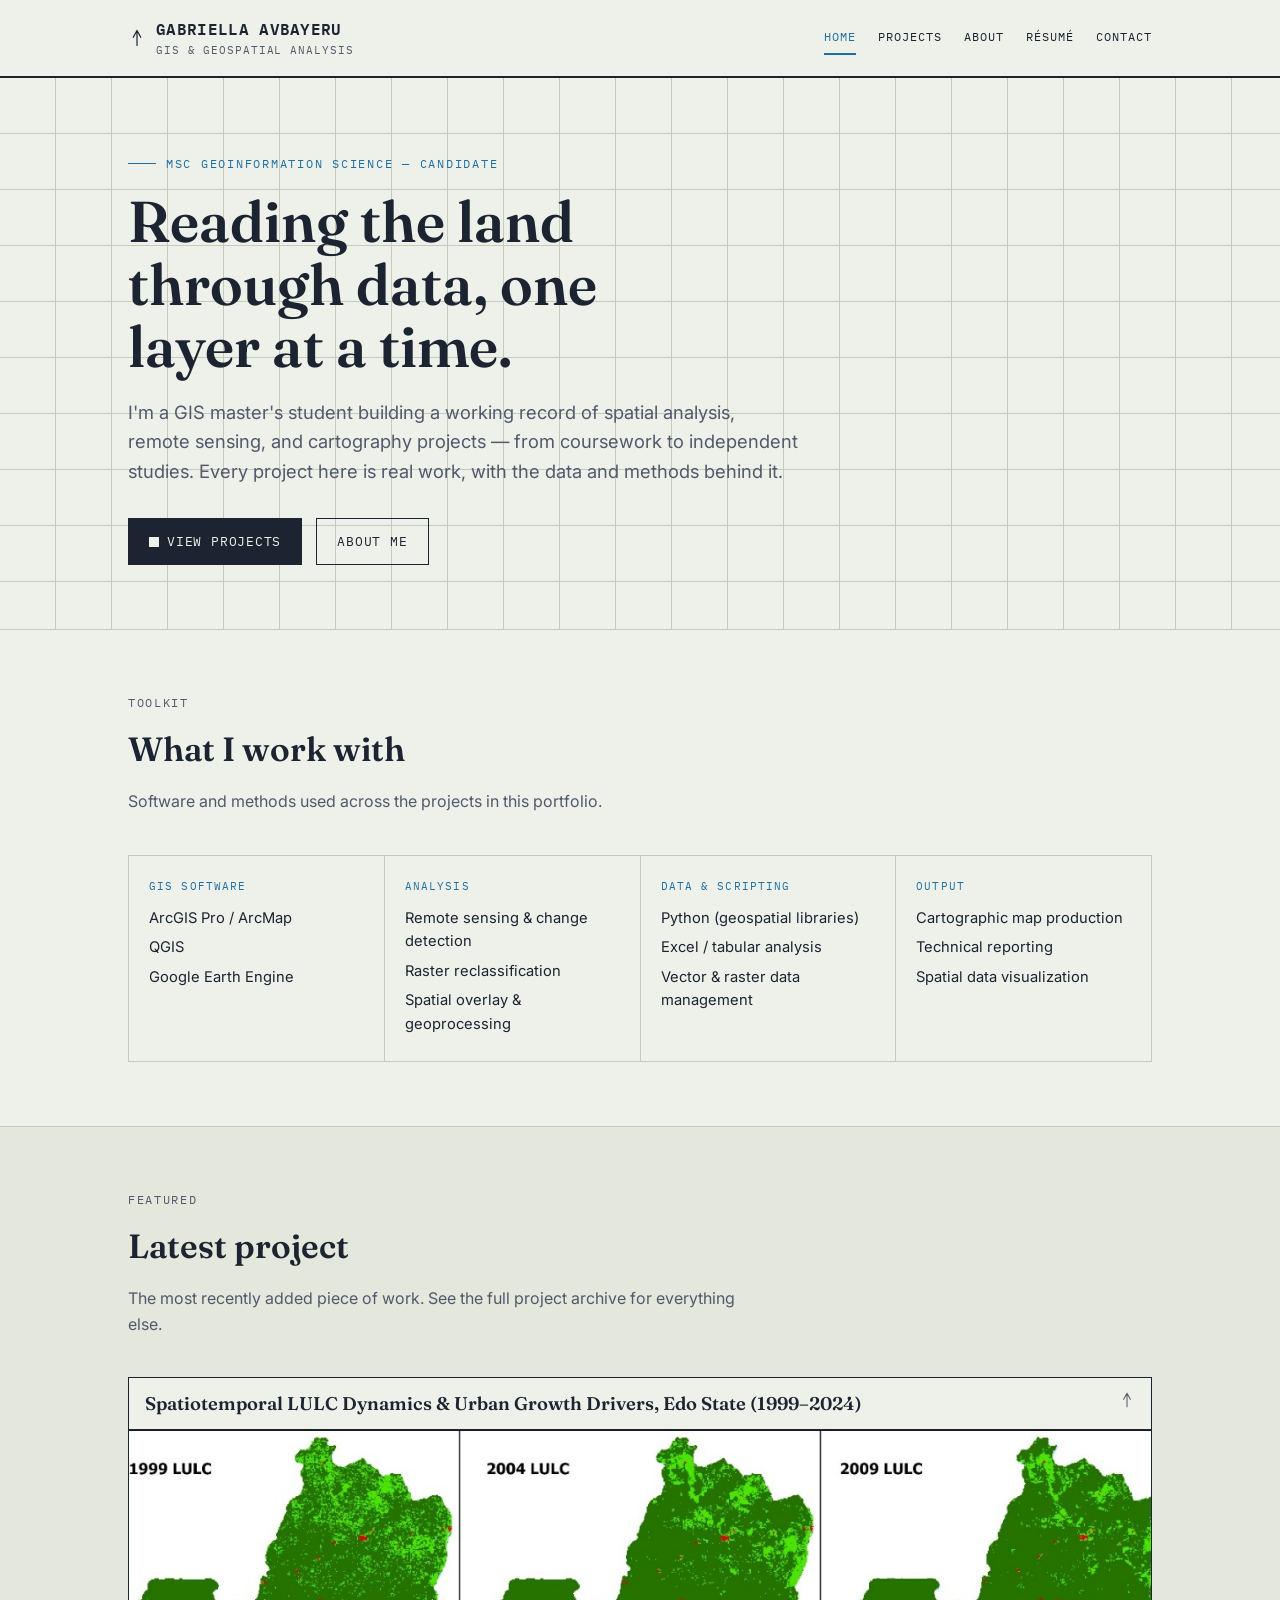
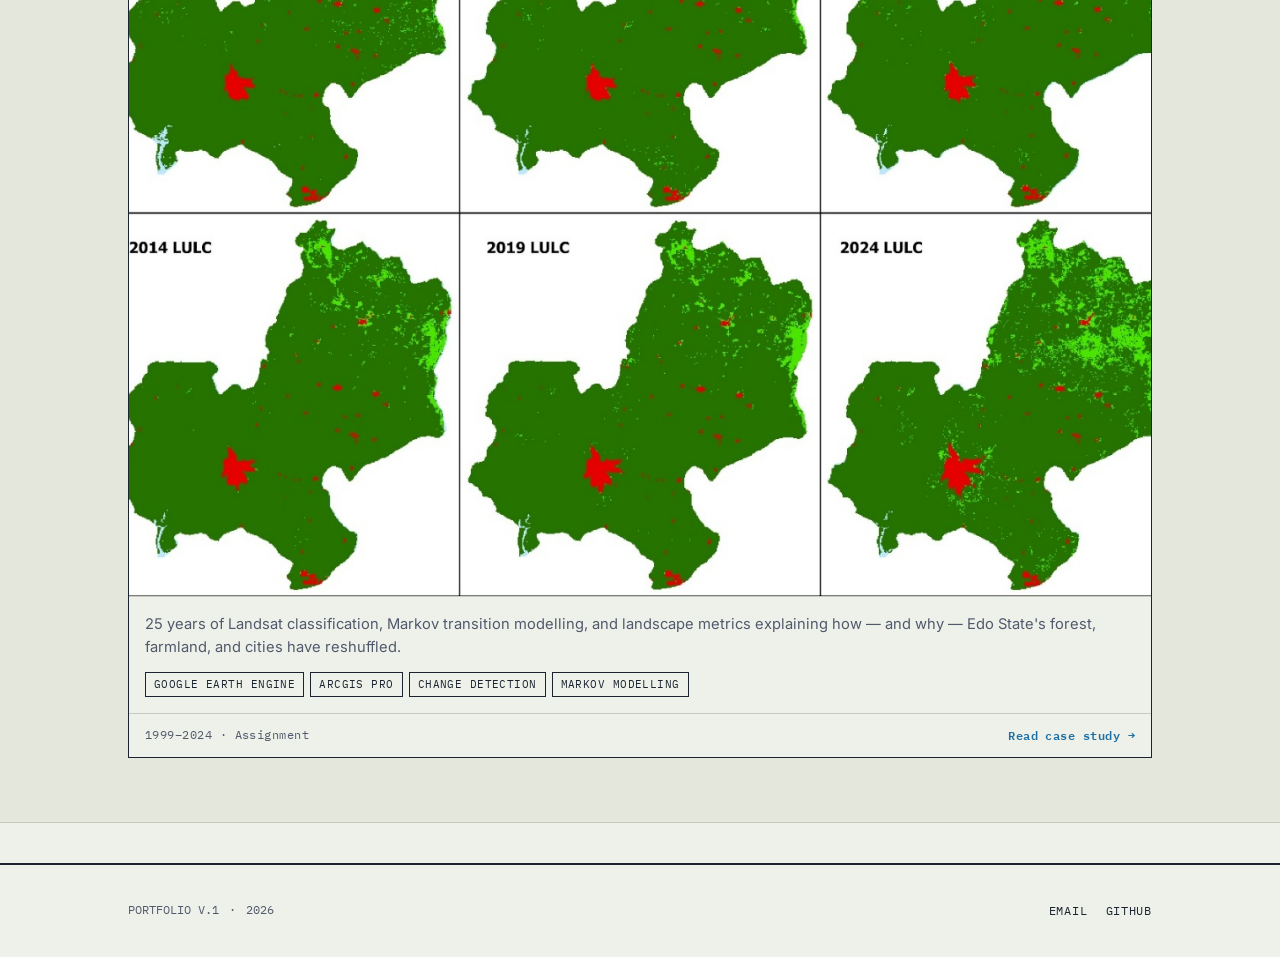
==== index.html @ cffc750f "Add files via upload" ====
<!doctype html>
<html lang="en">
<head>
<meta charset="UTF-8">
<meta name="viewport" content="width=device-width, initial-scale=1.0">
<title>Gabriella Avbayeru — GIS &amp; Geospatial Portfolio</title>
<meta name="description" content="GIS and remote sensing portfolio — spatial analysis, cartography, and geospatial projects.">
<link rel="stylesheet" href="css/style.css">
</head>
<body>

<header class="site-header">
  <div class="wrap">
    <div class="brand">
      <svg class="north" viewBox="0 0 24 24" fill="none" stroke="currentColor" stroke-width="1.6"><path d="M12 2L12 22M12 2L7 11M12 2L17 11" stroke-linecap="round" stroke-linejoin="round"/></svg>
      <div>
        GABRIELLA AVBAYERU
        <small>GIS &amp; GEOSPATIAL ANALYSIS</small>
      </div>
    </div>
    <nav class="primary">
      <a href="index.html" class="active">Home</a>
      <a href="projects.html">Projects</a>
      <a href="about.html">About</a>
      <a href="resume.html">Résumé</a>
      <a href="mailto:gabriellaavbayeru@gmail.com">Contact</a>
    </nav>
  </div>
</header>

<section class="hero graticule">
  <div class="wrap">
    <span class="eyebrow"><span class="dash"></span>MSc Geoinformation Science — Candidate</span>
    <h1>Reading the land through data, one layer at a time.</h1>
    <p class="lede">I'm a GIS master's student building a working record of spatial analysis, remote sensing, and cartography projects — from coursework to independent studies. Every project here is real work, with the data and methods behind it.</p>
    <div class="ctas">
      <a class="btn primary" href="projects.html"><span class="chip"></span>View projects</a>
      <a class="btn" href="about.html">About me</a>
    </div>
  </div>
</section>

<section>
  <div class="wrap">
    <div class="section-head">
      <span class="eyebrow">Toolkit</span>
      <h2>What I work with</h2>
      <p>Software and methods used across the projects in this portfolio.</p>
    </div>
    <div class="skills-grid">
      <div class="skill-cell">
        <span class="label">GIS Software</span>
        <ul>
          <li>ArcGIS Pro / ArcMap</li>
          <li>QGIS</li>
          <li>Google Earth Engine</li>
        </ul>
      </div>
      <div class="skill-cell">
        <span class="label">Analysis</span>
        <ul>
          <li>Remote sensing &amp; change detection</li>
          <li>Raster reclassification</li>
          <li>Spatial overlay &amp; geoprocessing</li>
        </ul>
      </div>
      <div class="skill-cell">
        <span class="label">Data &amp; Scripting</span>
        <ul>
          <li>Python (geospatial libraries)</li>
          <li>Excel / tabular analysis</li>
          <li>Vector &amp; raster data management</li>
        </ul>
      </div>
      <div class="skill-cell">
        <span class="label">Output</span>
        <ul>
          <li>Cartographic map production</li>
          <li>Technical reporting</li>
          <li>Spatial data visualization</li>
        </ul>
      </div>
    </div>
  </div>
</section>

<section class="alt">
  <div class="wrap">
    <div class="section-head">
      <span class="eyebrow">Featured</span>
      <h2>Latest project</h2>
      <p>The most recently added piece of work. See the full project archive for everything else.</p>
    </div>
    <div class="plates">
      <div class="plate">
        <div class="plate-titleblock">
          <h3>Spatiotemporal LULC Dynamics &amp; Urban Growth Drivers, Edo State (1999–2024)</h3>
          <svg class="north" viewBox="0 0 24 24" fill="none" stroke="currentColor" stroke-width="1.6"><path d="M12 2L12 22M12 2L7 11M12 2L17 11" stroke-linecap="round" stroke-linejoin="round"/></svg>
        </div>
        <div class="plate-thumb"><img src="images/edo-lulc-evolution.jpg" alt="Six-panel map showing Edo State land use and land cover classification evolving from 1999 to 2024"></div>
        <div class="plate-body">
          <p>25 years of Landsat classification, Markov transition modelling, and landscape metrics explaining how — and why — Edo State's forest, farmland, and cities have reshuffled.</p>
          <div class="plate-tags">
            <span class="tag">Google Earth Engine</span>
            <span class="tag">ArcGIS Pro</span>
            <span class="tag">Change Detection</span>
            <span class="tag">Markov Modelling</span>
          </div>
        </div>
        <div class="plate-footer">
          <span>1999–2024 · Assignment</span>
          <a href="projects/edo-lulc.html">Read case study →</a>
        </div>
      </div>
    </div>
  </div>
</section>

<footer class="site-footer">
  <div class="wrap">
    <div class="scale">
      <span>PORTFOLIO V.1</span>
      <span>·</span>
      <span id="year"></span>
    </div>
    <div class="links">
      <a href="mailto:gabriellaavbayeru@gmail.com">Email</a>
      <a href="https://github.com/MyGabbbie">GitHub</a>
    </div>
  </div>
</footer>

<script>document.getElementById('year').textContent = new Date().getFullYear();</script>
</body>
</html>
---- css/style.css ----
/* ============================================================
   GIS PORTFOLIO — "SURVEY SHEET" DESIGN SYSTEM
   Visual language borrowed directly from the cartographic plates
   themselves: neatline borders, title blocks, north arrows,
   scale bars, legend chips, plate numbering.
   ============================================================ */

@import url('https://fonts.googleapis.com/css2?family=Fraunces:opsz,wght@9..144,400;9..144,500;9..144,600;9..144,700&family=Inter:wght@400;500;600&family=IBM+Plex+Mono:wght@400;500;600&display=swap');

:root{
  /* -- color: pulled from the map legends themselves -- */
  --paper:       #EEF1EA;
  --paper-deep:  #E3E7DC;
  --ink:         #1B2430;
  --ink-soft:    #51596B;
  --line:        #C5CBBC;
  --line-strong: #1B2430;
  --water:       #1E6FA3;
  --water-soft:  #DCE8EE;
  --veg:         #3F7D32;
  --veg-soft:    #E2EBDC;
  --alert:       #B8412B;
  --alert-soft:  #F3E1DA;

  --display: 'Fraunces', serif;
  --body: 'Inter', system-ui, sans-serif;
  --mono: 'IBM Plex Mono', monospace;

  --max: 1080px;
}

*{ box-sizing: border-box; }

html{ scroll-behavior: smooth; }

body{
  margin:0;
  background: var(--paper);
  color: var(--ink);
  font-family: var(--body);
  font-size: 16px;
  line-height: 1.6;
  -webkit-font-smoothing: antialiased;
}

a{ color: var(--water); text-decoration: none; }
a:hover{ text-decoration: underline; }
a:focus-visible, button:focus-visible{
  outline: 2px solid var(--water);
  outline-offset: 2px;
}

img{ max-width: 100%; display:block; }

.wrap{ max-width: var(--max); margin: 0 auto; padding: 0 28px; }

/* ---------------------------------------------------------
   Background graticule — faint lat/long grid, like a map sheet
--------------------------------------------------------- */
.graticule{
  background-image:
    linear-gradient(var(--line) 1px, transparent 1px),
    linear-gradient(90deg, var(--line) 1px, transparent 1px);
  background-size: 56px 56px;
  background-position: -1px -1px;
  opacity: 1;
}

/* ---------------------------------------------------------
   Header / title block
--------------------------------------------------------- */
.site-header{
  border-bottom: 2px solid var(--line-strong);
  background: var(--paper);
  position: sticky; top:0; z-index: 50;
}
.site-header .wrap{
  display:flex; align-items:center; justify-content:space-between;
  padding-top: 16px; padding-bottom: 16px;
  gap: 24px;
}
.brand{
  display:flex; align-items:center; gap:10px;
  font-family: var(--mono);
  font-weight: 600;
  letter-spacing: 0.02em;
  color: var(--ink);
}
.brand .north{ width:18px; height:18px; flex-shrink:0; }
.brand small{
  display:block;
  font-family: var(--mono);
  font-weight: 400;
  font-size: 0.7rem;
  color: var(--ink-soft);
  letter-spacing: 0.08em;
}
nav.primary{ display:flex; gap: 22px; flex-wrap: wrap; }
nav.primary a{
  font-family: var(--mono);
  font-size: 0.78rem;
  text-transform: uppercase;
  letter-spacing: 0.08em;
  color: var(--ink);
  padding: 6px 0;
  border-bottom: 2px solid transparent;
}
nav.primary a:hover, nav.primary a.active{
  border-bottom-color: var(--water);
  text-decoration:none;
  color: var(--water);
}

/* ---------------------------------------------------------
   Hero
--------------------------------------------------------- */
.hero{
  padding: 76px 0 64px;
  border-bottom: 1px solid var(--line);
}
.hero .eyebrow{
  font-family: var(--mono);
  font-size: 0.78rem;
  letter-spacing: 0.14em;
  text-transform: uppercase;
  color: var(--water);
  display:flex; align-items:center; gap:10px;
  margin-bottom: 18px;
}
.hero .eyebrow .dash{ width:28px; height:1px; background:var(--water); display:inline-block; }
.hero h1{
  font-family: var(--display);
  font-weight: 600;
  font-size: clamp(2.4rem, 5vw, 3.6rem);
  line-height: 1.08;
  margin: 0 0 20px;
  max-width: 16ch;
}
.hero p.lede{
  font-size: 1.15rem;
  color: var(--ink-soft);
  max-width: 56ch;
  margin: 0 0 32px;
}
.hero .ctas{ display:flex; gap:14px; flex-wrap:wrap; }

.btn{
  display:inline-flex; align-items:center; gap:8px;
  font-family: var(--mono);
  font-size: 0.82rem;
  text-transform: uppercase;
  letter-spacing: 0.06em;
  padding: 12px 20px;
  border: 1.5px solid var(--ink);
  color: var(--ink);
  background: transparent;
  cursor:pointer;
}
.btn:hover{ background: var(--ink); color: var(--paper); text-decoration:none; }
.btn.primary{ background: var(--ink); color: var(--paper); }
.btn.primary:hover{ background: var(--water); border-color: var(--water); color: #fff; }
.btn .chip{ width:10px; height:10px; background: currentColor; display:inline-block; }

/* ---------------------------------------------------------
   Section scaffolding
--------------------------------------------------------- */
section{ padding: 64px 0; }
section.alt{ background: var(--paper-deep); border-top:1px solid var(--line); border-bottom:1px solid var(--line); }

.section-head{ margin-bottom: 40px; max-width: 64ch; }
.section-head .eyebrow{
  font-family: var(--mono);
  font-size: 0.74rem;
  letter-spacing: 0.14em;
  text-transform: uppercase;
  color: var(--ink-soft);
  margin-bottom: 10px;
  display:block;
}
.section-head h2{
  font-family: var(--display);
  font-weight: 600;
  font-size: clamp(1.6rem, 3vw, 2.1rem);
  margin: 0 0 12px;
}
.section-head p{ color: var(--ink-soft); margin:0; }

/* ---------------------------------------------------------
   Skills strip
--------------------------------------------------------- */
.skills-grid{
  display:grid;
  grid-template-columns: repeat(auto-fit, minmax(200px, 1fr));
  gap: 1px;
  background: var(--line);
  border: 1px solid var(--line);
}
.skill-cell{
  background: var(--paper);
  padding: 22px 20px;
}
.skill-cell .label{
  font-family: var(--mono);
  font-size: 0.7rem;
  letter-spacing: 0.1em;
  text-transform: uppercase;
  color: var(--water);
  margin-bottom: 8px;
  display:block;
}
.skill-cell ul{ margin:0; padding:0; list-style:none; }
.skill-cell li{
  font-size: 0.92rem;
  padding: 3px 0;
  color: var(--ink);
}

/* ---------------------------------------------------------
   Plate card (project card) — styled like the maps themselves
--------------------------------------------------------- */
.plates{
  display:grid;
  grid-template-columns: repeat(auto-fit, minmax(280px, 1fr));
  gap: 28px;
}
.plate{
  border: 1.5px solid var(--line-strong);
  background: var(--paper);
  display:flex; flex-direction:column;
  transition: transform .15s ease, box-shadow .15s ease;
}
.plate:hover{ transform: translateY(-3px); box-shadow: 6px 6px 0 var(--line); }
.plate-titleblock{
  display:flex; align-items:flex-start; justify-content:space-between;
  padding: 14px 16px;
  border-bottom: 1px solid var(--line-strong);
}
.plate-titleblock h3{
  font-family: var(--display);
  font-size: 1.15rem;
  font-weight: 600;
  margin:0;
  line-height:1.25;
}
.plate-titleblock .north{ width:16px; height:16px; flex-shrink:0; margin-left:10px; opacity:0.7; }
.plate-thumb{
  aspect-ratio: 4/3;
  overflow:hidden;
  border-bottom: 1px solid var(--line);
  background: #fff;
}
.plate-thumb img{ width:100%; height:100%; object-fit: cover; }
.plate-body{ padding: 16px; flex:1; display:flex; flex-direction:column; gap:12px; }
.plate-body p{ margin:0; color: var(--ink-soft); font-size: 0.92rem; }
.plate-tags{ display:flex; gap:6px; flex-wrap:wrap; }
.tag{
  font-family: var(--mono);
  font-size: 0.68rem;
  letter-spacing: 0.04em;
  text-transform: uppercase;
  padding: 3px 8px;
  border: 1px solid var(--line-strong);
  color: var(--ink);
}
.plate-footer{
  display:flex; align-items:center; justify-content:space-between;
  padding: 12px 16px;
  border-top: 1px solid var(--line);
  font-family: var(--mono);
  font-size: 0.72rem;
  color: var(--ink-soft);
  letter-spacing: 0.04em;
}
.plate-footer a{ font-weight:600; }

/* ---------------------------------------------------------
   Stat block
--------------------------------------------------------- */
.stat-row{
  display:grid;
  grid-template-columns: repeat(auto-fit, minmax(180px,1fr));
  gap: 24px;
  margin: 28px 0;
}
.stat{
  border-left: 3px solid var(--water);
  padding-left: 16px;
}
.stat .num{
  font-family: var(--display);
  font-size: 2.1rem;
  font-weight: 600;
  line-height:1;
  color: var(--ink);
}
.stat .num.alert{ color: var(--alert); }
.stat .lbl{
  font-family: var(--mono);
  font-size: 0.72rem;
  text-transform: uppercase;
  letter-spacing: 0.06em;
  color: var(--ink-soft);
  margin-top: 6px;
  display:block;
}

/* ---------------------------------------------------------
   Footer
--------------------------------------------------------- */
footer.site-footer{
  border-top: 2px solid var(--line-strong);
  padding: 36px 0;
  margin-top: 40px;
}
footer.site-footer .wrap{
  display:flex; justify-content:space-between; align-items:center; flex-wrap:wrap; gap:16px;
}
footer.site-footer .scale{
  font-family: var(--mono);
  font-size: 0.72rem;
  color: var(--ink-soft);
  display:flex; align-items:center; gap:10px;
}
footer.site-footer .links{ display:flex; gap:18px; }
footer.site-footer a{
  font-family: var(--mono);
  font-size: 0.78rem;
  text-transform: uppercase;
  letter-spacing: 0.06em;
  color: var(--ink);
}

/* ---------------------------------------------------------
   Project detail page
--------------------------------------------------------- */
.project-hero{
  border-bottom: 1px solid var(--line);
  padding: 48px 0 40px;
}
.project-hero .meta-row{
  display:flex; flex-wrap:wrap; gap: 10px 28px;
  margin-top: 24px;
  font-family: var(--mono);
  font-size: 0.78rem;
  color: var(--ink-soft);
}
.project-hero .meta-row strong{ color: var(--ink); display:block; font-size:0.7rem; text-transform:uppercase; letter-spacing:0.08em; margin-bottom:3px; font-weight:600;}

.figure{
  border: 1.5px solid var(--line-strong);
  background:#fff;
  margin: 0 0 12px;
}
.figure img{ width:100%; }
.figure-cap{
  font-family: var(--mono);
  font-size: 0.78rem;
  color: var(--ink-soft);
  padding: 10px 4px 32px;
  border-bottom: 1px solid var(--line);
  margin-bottom: 32px;
}
.figure-cap .plate-no{ color: var(--ink); font-weight:600; margin-right:8px;}

.prose h2{
  font-family: var(--display);
  font-weight:600;
  font-size: 1.5rem;
  margin: 44px 0 16px;
}
.prose h2:first-child{ margin-top:0; }
.prose p{ margin: 0 0 16px; max-width: 72ch; }
.prose ul{ margin: 0 0 16px; padding-left: 22px; max-width: 72ch; }
.prose li{ margin-bottom: 6px; }

.callout{
  border-left: 3px solid var(--veg);
  background: var(--veg-soft);
  padding: 16px 20px;
  margin: 24px 0;
  font-size: 0.95rem;
}
.callout.alert{ border-left-color: var(--alert); background: var(--alert-soft); }

.two-col{
  display:grid; grid-template-columns: 1fr 1fr; gap: 24px;
}
.hero-with-photo{
  display:grid;
  grid-template-columns: 1.4fr 1fr;
  gap: 48px;
  align-items: start;
}
.hero-photo{ max-width: 280px; }
.hero-photo .figure img{ aspect-ratio: 1/1; object-fit: cover; }
@media (max-width: 720px){
  .hero-with-photo{ grid-template-columns: 1fr; }
  .hero-photo{ max-width: 200px; order: -1; }
}
@media (max-width: 720px){
  .two-col{ grid-template-columns: 1fr; }
  .hero .ctas{ flex-direction:column; align-items:flex-start; }
  nav.primary{ gap: 14px; }
}

.back-link{
  display:inline-flex; align-items:center; gap:8px;
  font-family: var(--mono);
  font-size: 0.78rem;
  text-transform: uppercase;
  letter-spacing: 0.06em;
  margin-bottom: 28px;
}

/* sparkline chart */
.trend-chart{ border: 1.5px solid var(--line-strong); background:#fff; padding: 20px; margin: 24px 0; }
.trend-chart .chart-label{ font-family: var(--mono); font-size:0.72rem; color: var(--ink-soft); text-transform:uppercase; letter-spacing:0.06em; margin-bottom:10px; display:block;}

/* data table */
.data-table-wrap{ overflow-x:auto; margin: 24px 0; border: 1.5px solid var(--line-strong); }
table.data-table{ width:100%; border-collapse: collapse; font-size: 0.88rem; background:#fff; }
table.data-table caption{
  text-align:left; font-family: var(--mono); font-size:0.72rem; text-transform:uppercase;
  letter-spacing:0.06em; color: var(--ink-soft); padding: 12px 14px; border-bottom: 1px solid var(--line);
}
table.data-table th, table.data-table td{
  padding: 9px 14px; text-align:right; border-bottom: 1px solid var(--line); white-space: nowrap;
}
table.data-table th:first-child, table.data-table td:first-child{ text-align:left; white-space: normal; }
table.data-table thead th{
  font-family: var(--mono); font-size: 0.72rem; text-transform:uppercase; letter-spacing:0.04em;
  color: var(--ink-soft); border-bottom: 1.5px solid var(--line-strong);
}
table.data-table tbody tr:last-child td{ border-bottom:none; }
table.data-table td.pos{ color: var(--veg); font-weight:600; }
table.data-table td.neg{ color: var(--alert); font-weight:600; }
table.data-table tfoot td{ font-weight:600; border-top: 1.5px solid var(--line-strong); border-bottom:none; }

@media (prefers-reduced-motion: reduce){
  *{ scroll-behavior:auto !important; transition:none !important; }
}
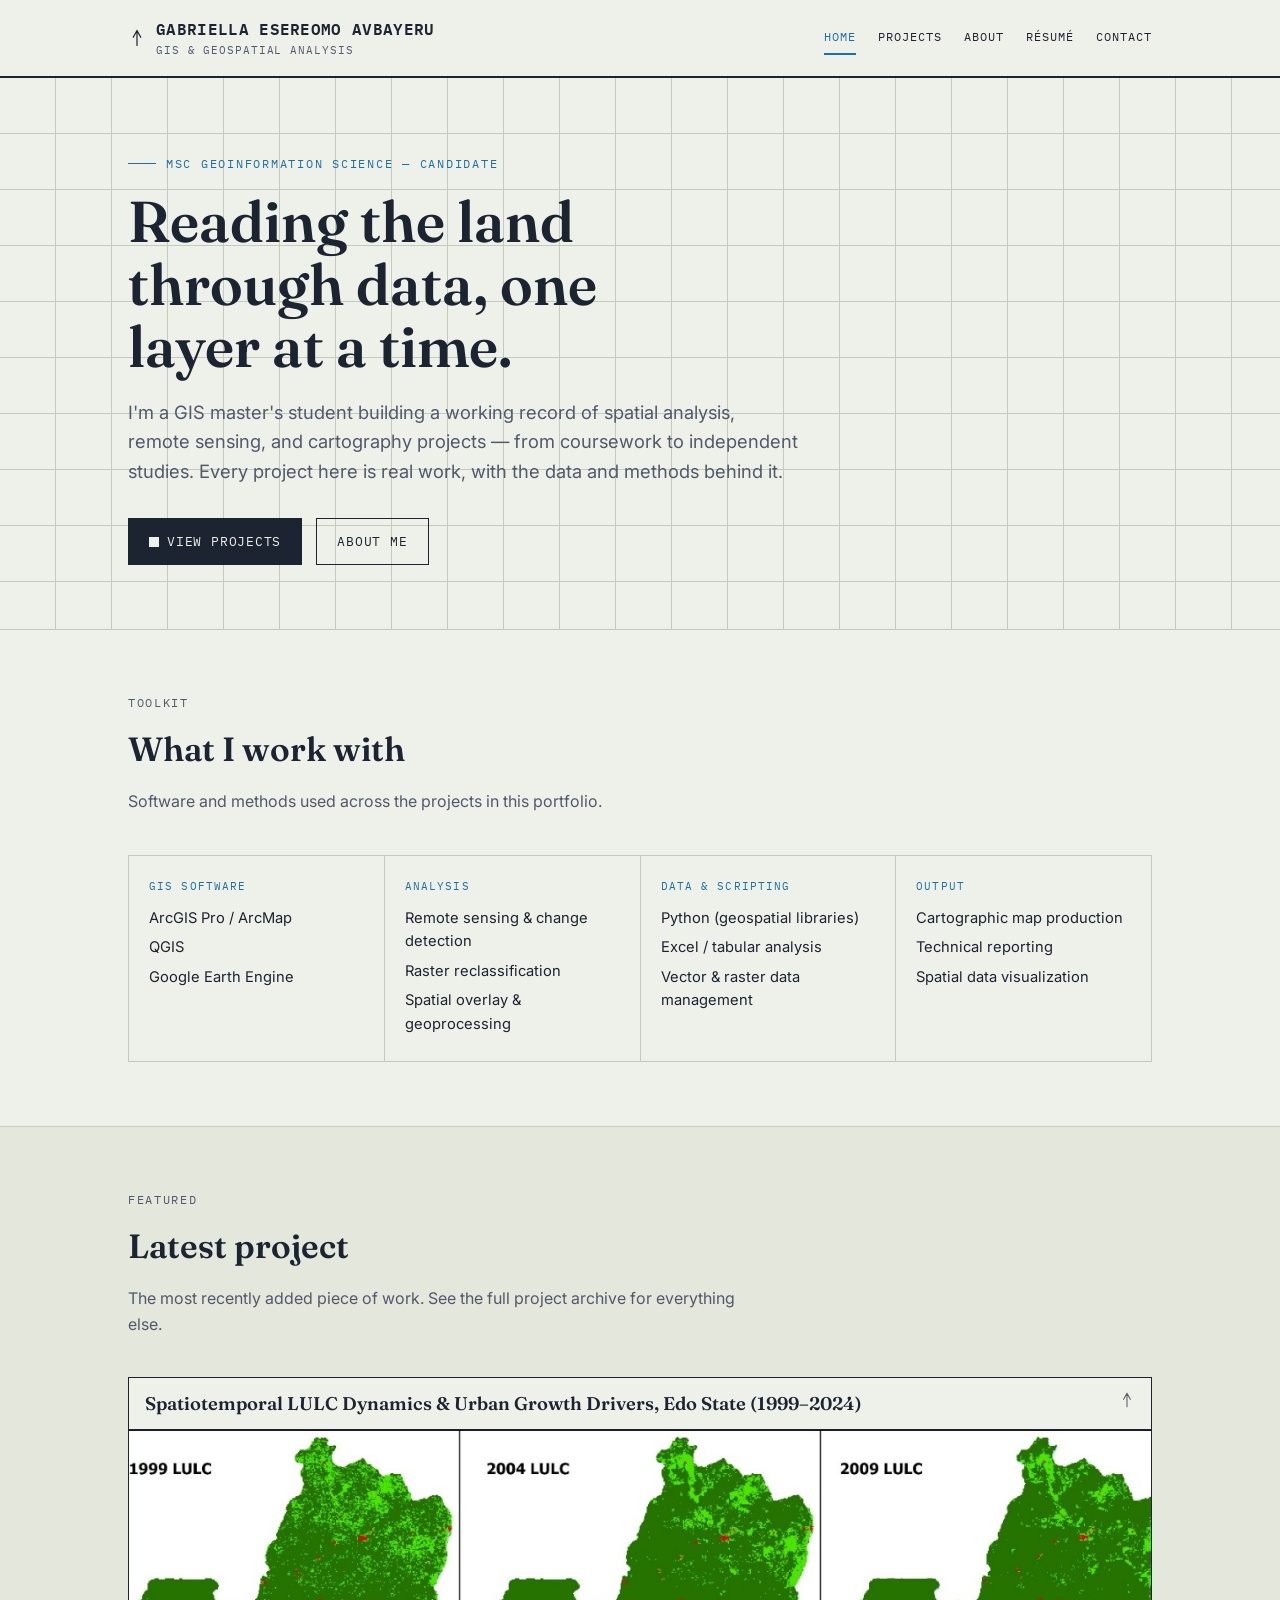
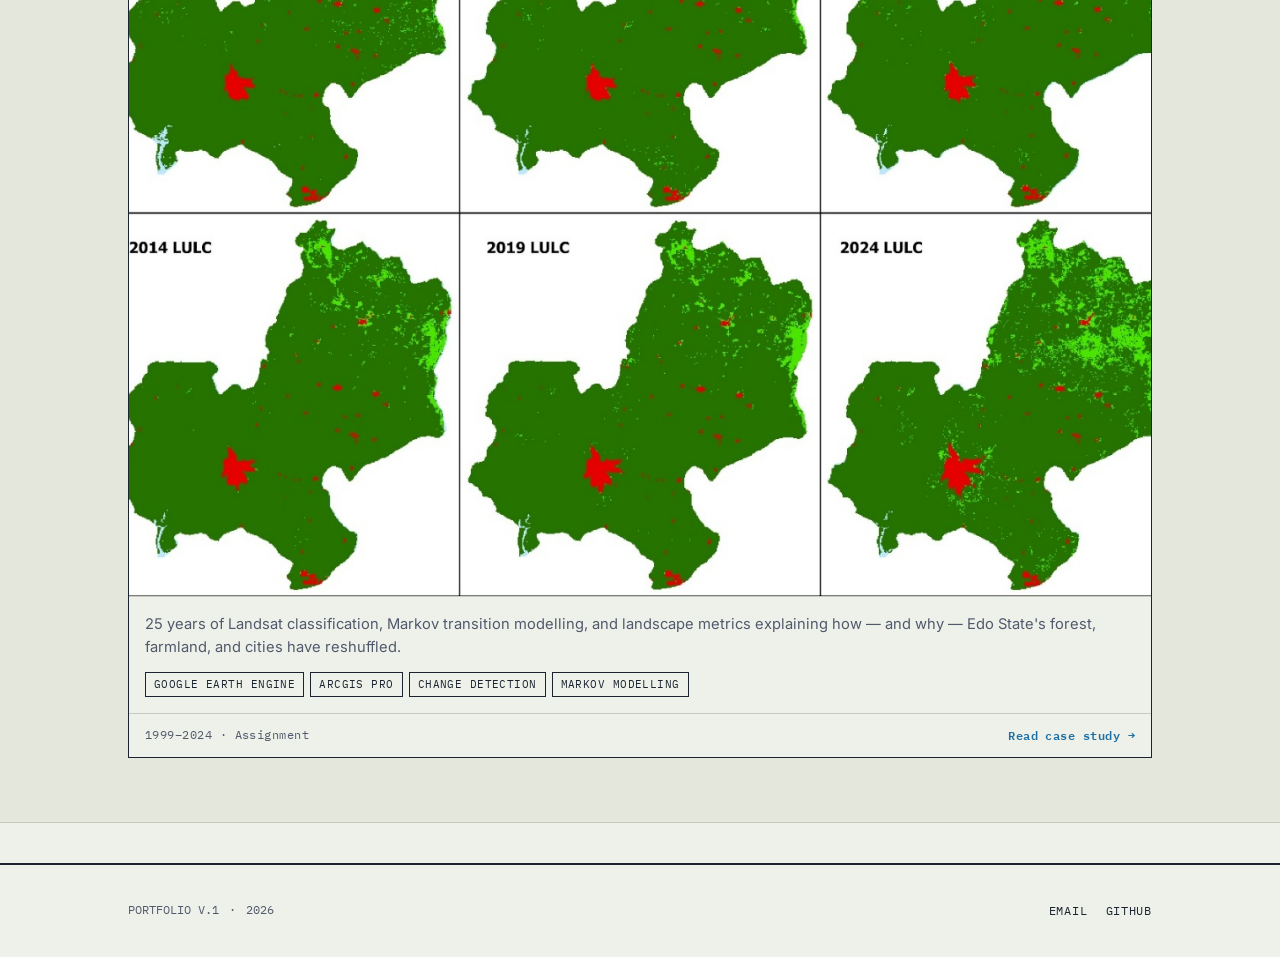
==== commit e6f0b060: "Add files via upload" ====
--- a/index.html
+++ b/index.html
@@ -3,7 +3,7 @@
 <head>
 <meta charset="UTF-8">
 <meta name="viewport" content="width=device-width, initial-scale=1.0">
-<title>Gabriella Avbayeru — GIS &amp; Geospatial Portfolio</title>
+<title>Gabriella Esereomo Avbayeru — GIS &amp; Geospatial Portfolio</title>
 <meta name="description" content="GIS and remote sensing portfolio — spatial analysis, cartography, and geospatial projects.">
 <link rel="stylesheet" href="css/style.css">
 </head>
@@ -14,7 +14,7 @@
     <div class="brand">
       <svg class="north" viewBox="0 0 24 24" fill="none" stroke="currentColor" stroke-width="1.6"><path d="M12 2L12 22M12 2L7 11M12 2L17 11" stroke-linecap="round" stroke-linejoin="round"/></svg>
       <div>
-        GABRIELLA AVBAYERU
+        GABRIELLA ESEREOMO AVBAYERU
         <small>GIS &amp; GEOSPATIAL ANALYSIS</small>
       </div>
     </div>
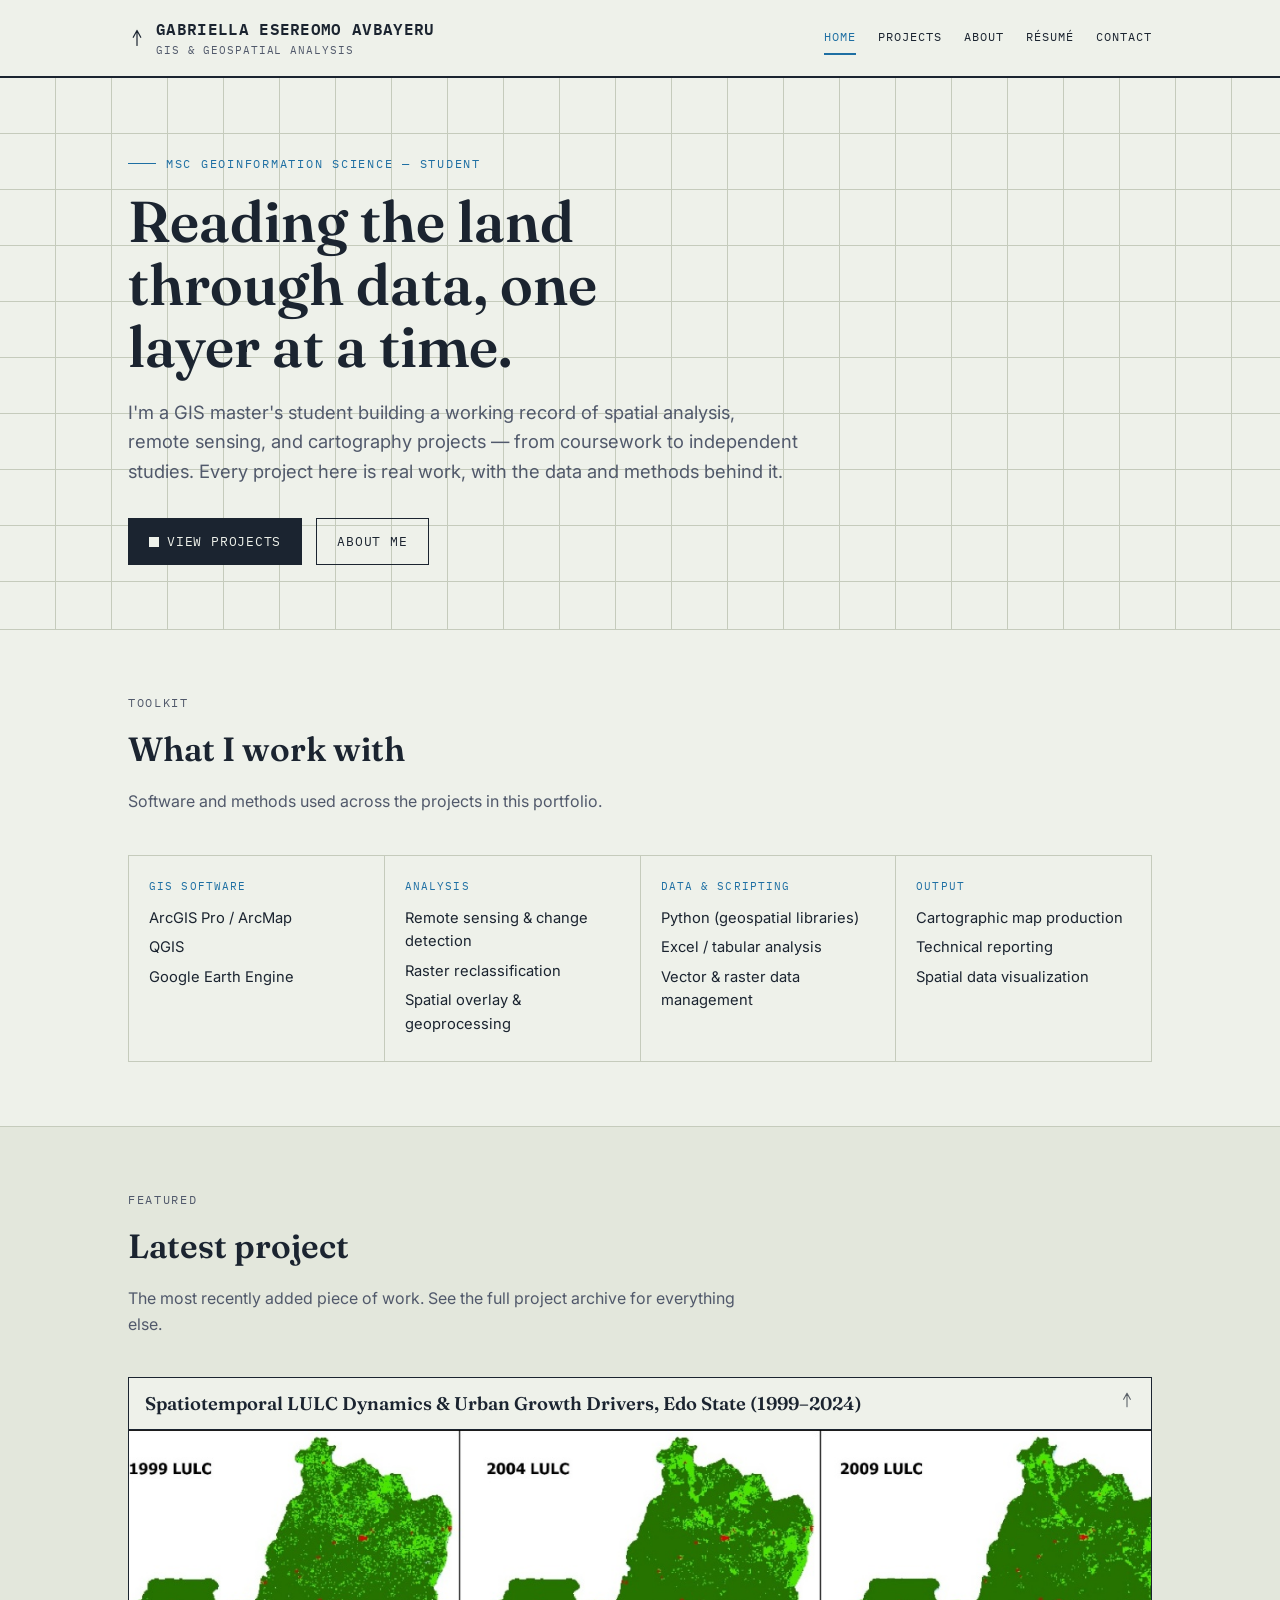
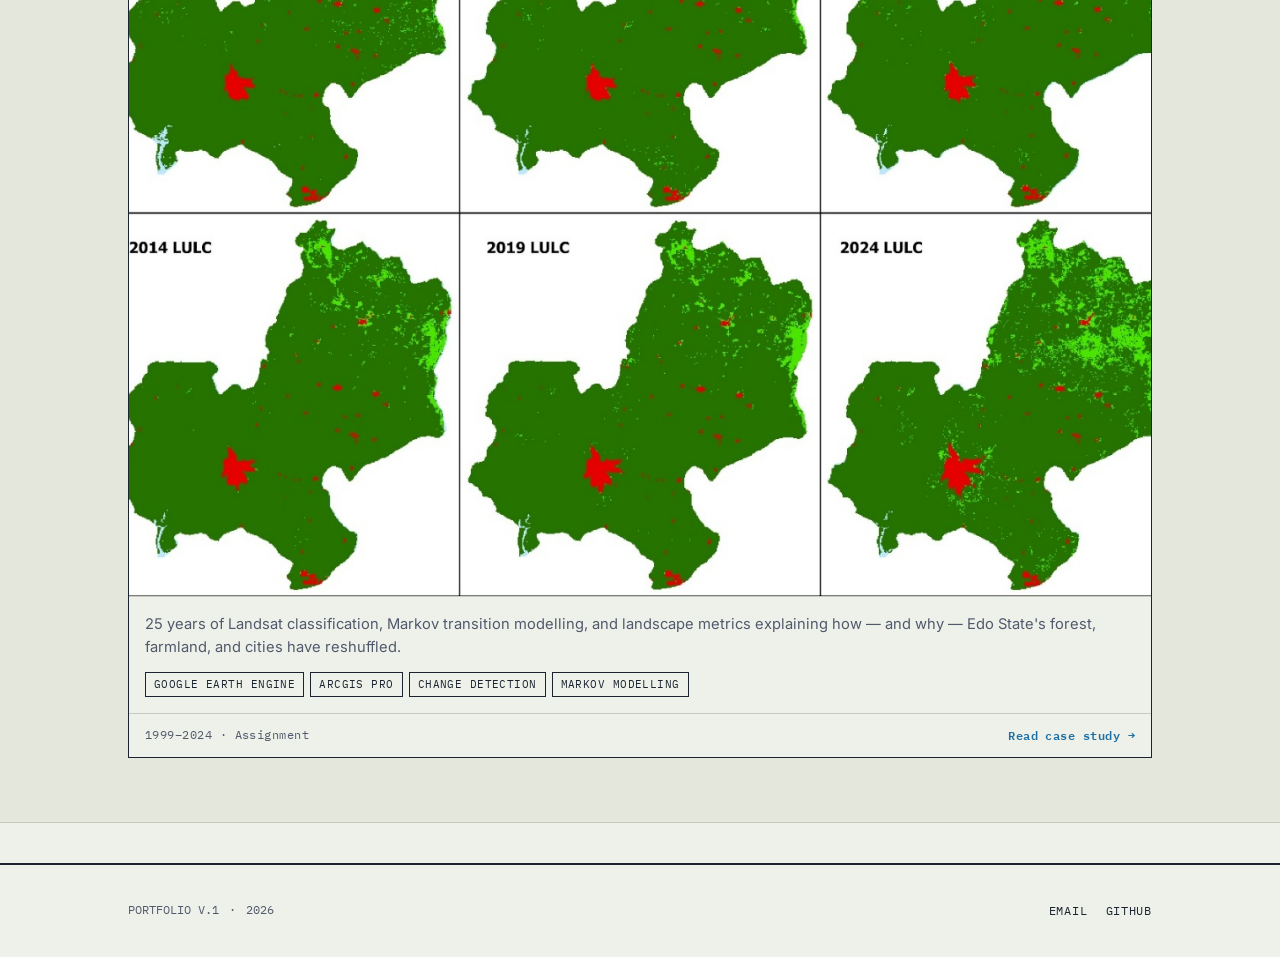
==== commit f61deb2e: "Update candidate status from 'Candidate' to 'Student'" ====
--- a/index.html
+++ b/index.html
@@ -30,7 +30,7 @@
 
 <section class="hero graticule">
   <div class="wrap">
-    <span class="eyebrow"><span class="dash"></span>MSc Geoinformation Science — Candidate</span>
+    <span class="eyebrow"><span class="dash"></span>MSc Geoinformation Science — Student</span>
     <h1>Reading the land through data, one layer at a time.</h1>
     <p class="lede">I'm a GIS master's student building a working record of spatial analysis, remote sensing, and cartography projects — from coursework to independent studies. Every project here is real work, with the data and methods behind it.</p>
     <div class="ctas">
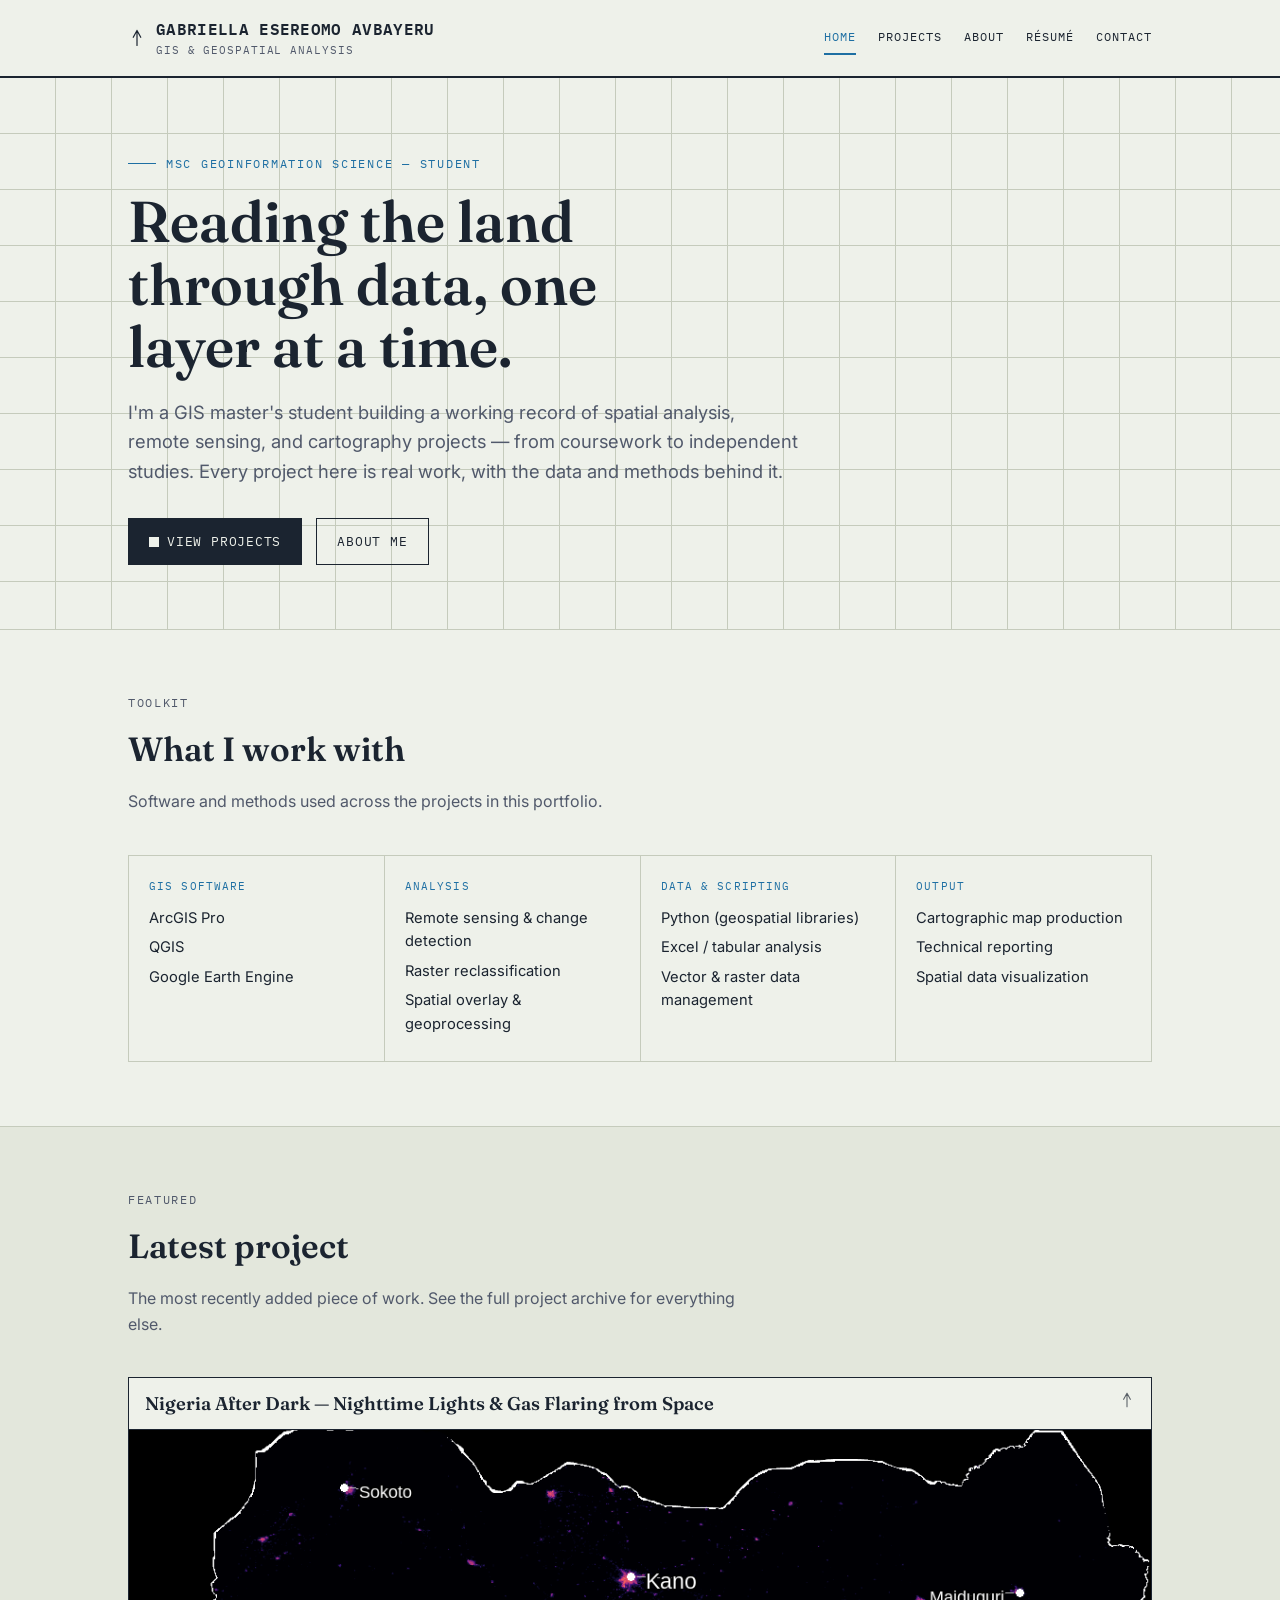
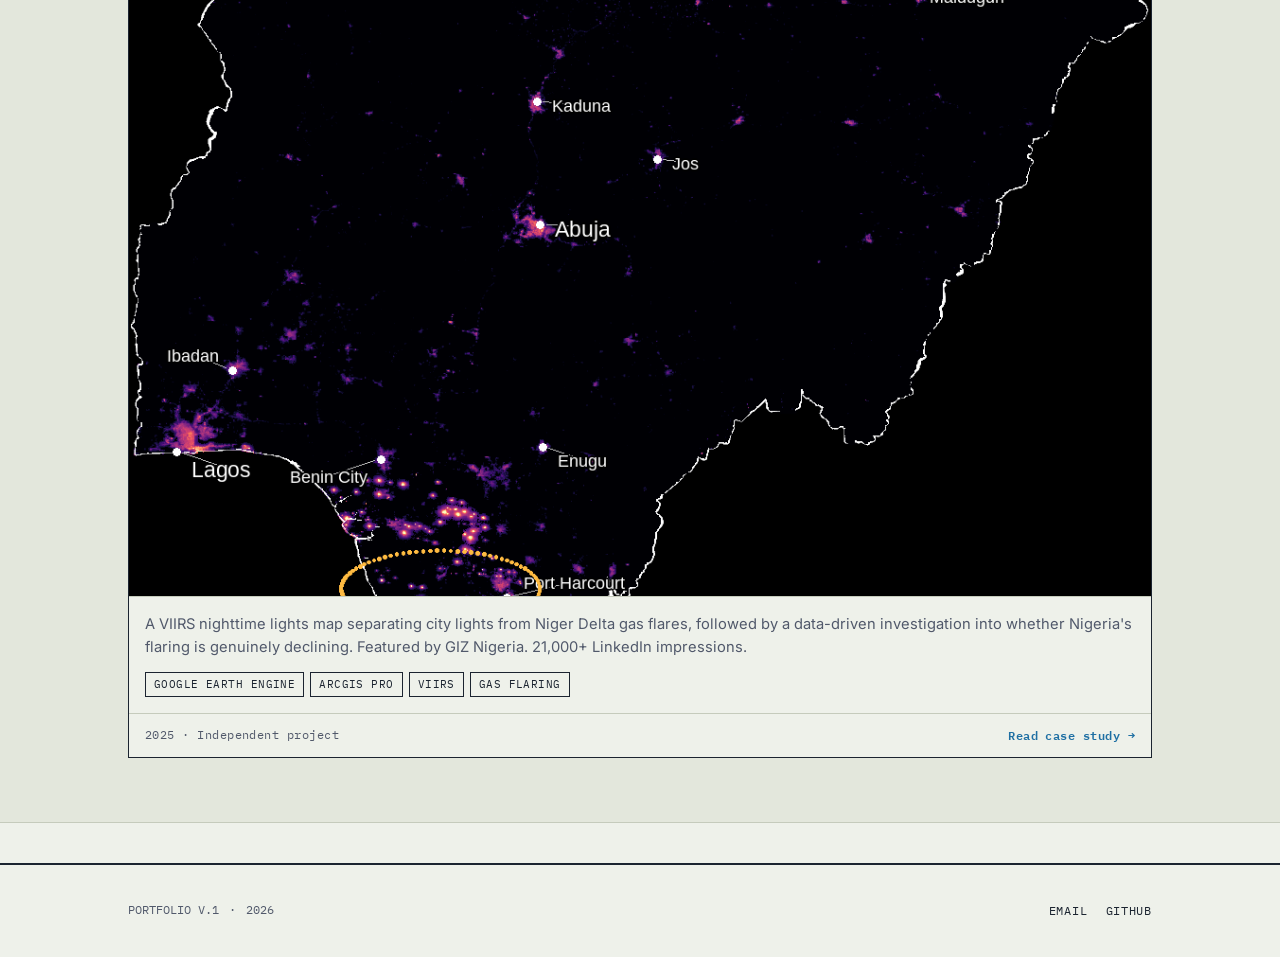
==== commit ed00bd1a: "Add files via upload" ====
--- a/index.html
+++ b/index.html
@@ -51,7 +51,7 @@
       <div class="skill-cell">
         <span class="label">GIS Software</span>
         <ul>
-          <li>ArcGIS Pro / ArcMap</li>
+          <li>ArcGIS Pro</li>
           <li>QGIS</li>
           <li>Google Earth Engine</li>
         </ul>
@@ -94,22 +94,22 @@
     <div class="plates">
       <div class="plate">
         <div class="plate-titleblock">
-          <h3>Spatiotemporal LULC Dynamics &amp; Urban Growth Drivers, Edo State (1999–2024)</h3>
+          <h3>Nigeria After Dark — Nighttime Lights &amp; Gas Flaring from Space</h3>
           <svg class="north" viewBox="0 0 24 24" fill="none" stroke="currentColor" stroke-width="1.6"><path d="M12 2L12 22M12 2L7 11M12 2L17 11" stroke-linecap="round" stroke-linejoin="round"/></svg>
         </div>
-        <div class="plate-thumb"><img src="images/edo-lulc-evolution.jpg" alt="Six-panel map showing Edo State land use and land cover classification evolving from 1999 to 2024"></div>
+        <div class="plate-thumb" style="background:#111;"><img src="images/nigeria-after-dark.png" alt="VIIRS nighttime lights map of Nigeria showing cities and gas flares"></div>
         <div class="plate-body">
-          <p>25 years of Landsat classification, Markov transition modelling, and landscape metrics explaining how — and why — Edo State's forest, farmland, and cities have reshuffled.</p>
+          <p>A VIIRS nighttime lights map separating city lights from Niger Delta gas flares, followed by a data-driven investigation into whether Nigeria's flaring is genuinely declining. Featured by GIZ Nigeria. 21,000+ LinkedIn impressions.</p>
           <div class="plate-tags">
             <span class="tag">Google Earth Engine</span>
             <span class="tag">ArcGIS Pro</span>
-            <span class="tag">Change Detection</span>
-            <span class="tag">Markov Modelling</span>
+            <span class="tag">VIIRS</span>
+            <span class="tag">Gas Flaring</span>
           </div>
         </div>
         <div class="plate-footer">
-          <span>1999–2024 · Assignment</span>
-          <a href="projects/edo-lulc.html">Read case study →</a>
+          <span>2025 · Independent project</span>
+          <a href="projects/nigeria-after-dark.html">Read case study →</a>
         </div>
       </div>
     </div>
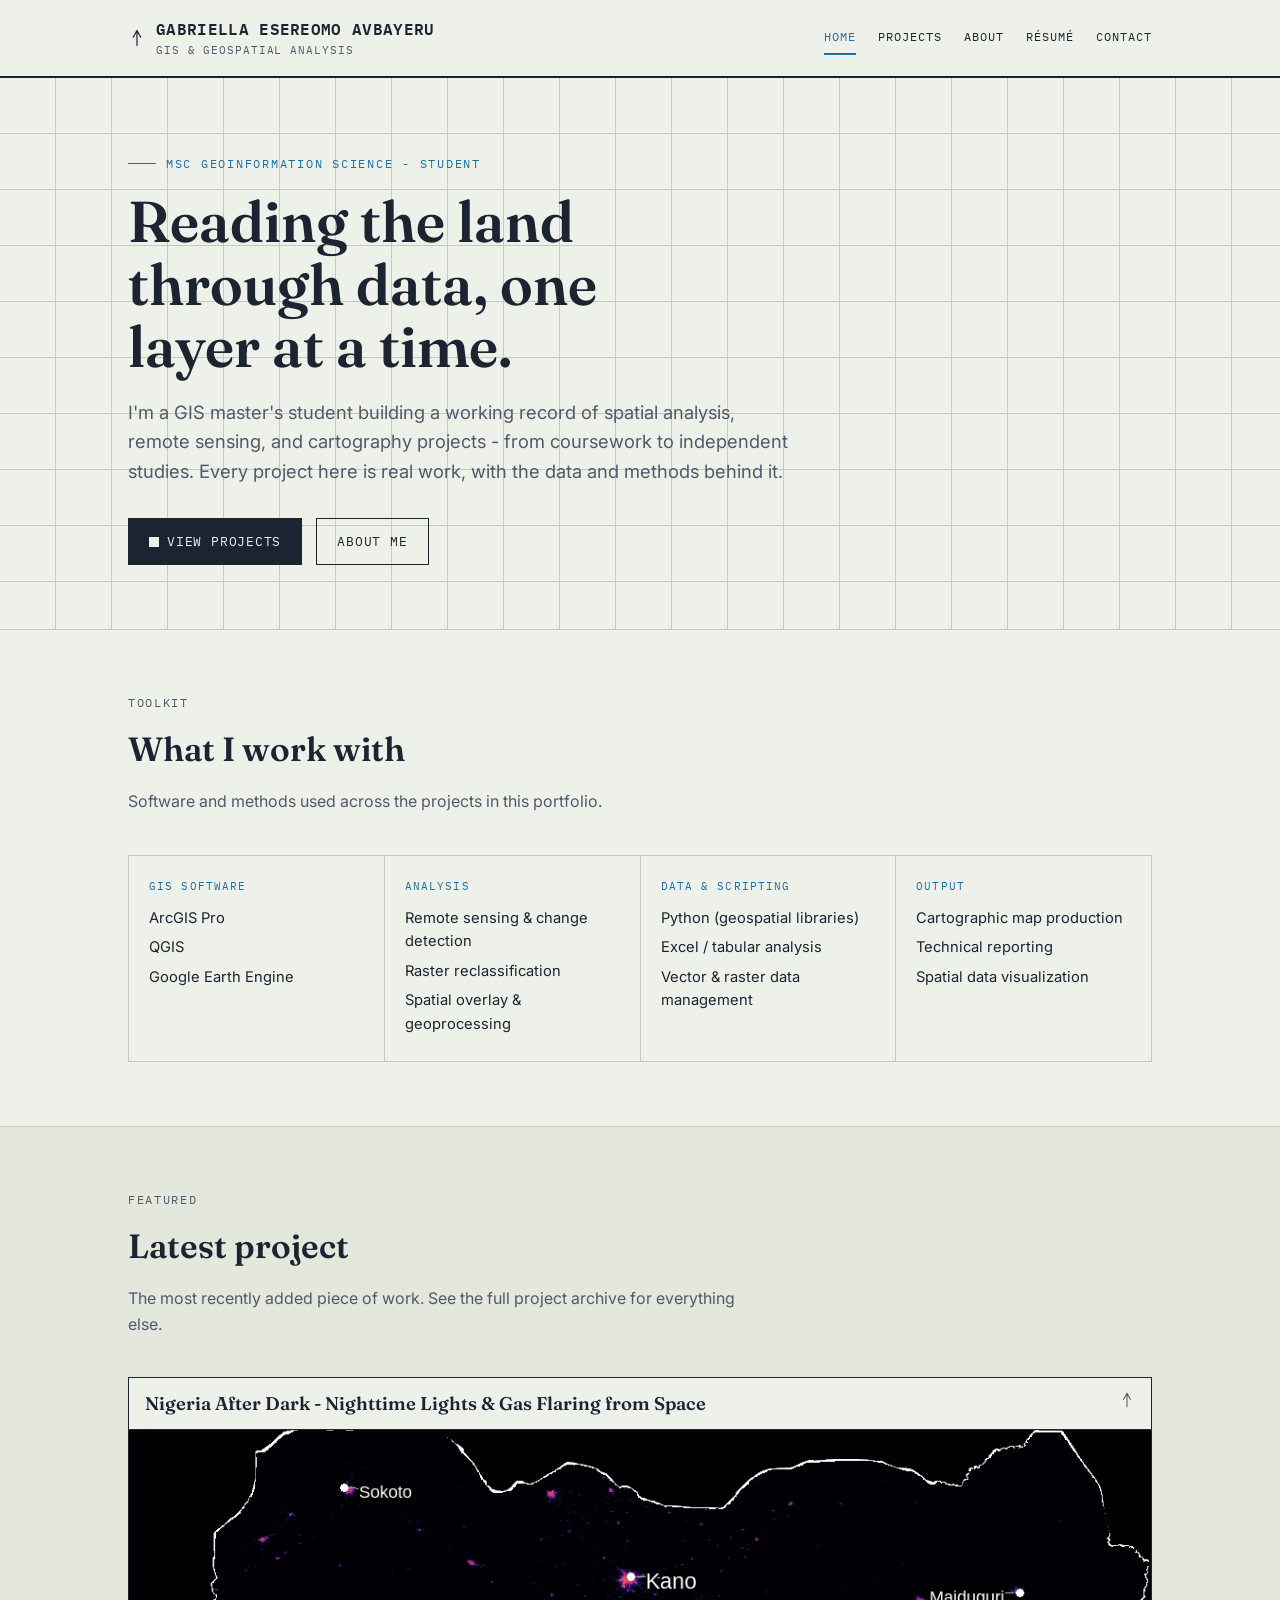
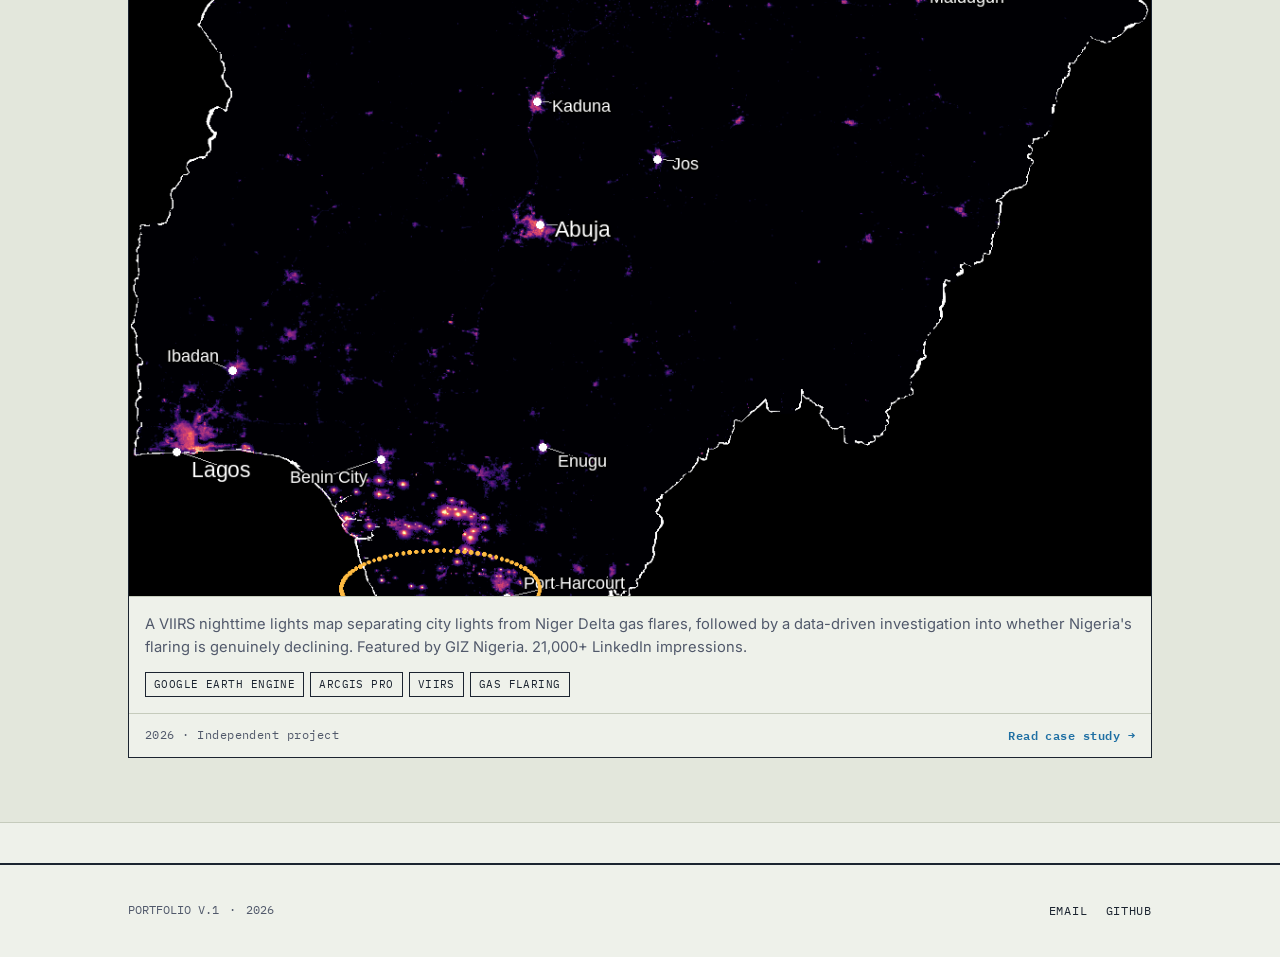
==== commit 804275c7: "Add files via upload" ====
--- a/index.html
+++ b/index.html
@@ -3,8 +3,8 @@
 <head>
 <meta charset="UTF-8">
 <meta name="viewport" content="width=device-width, initial-scale=1.0">
-<title>Gabriella Esereomo Avbayeru — GIS &amp; Geospatial Portfolio</title>
-<meta name="description" content="GIS and remote sensing portfolio — spatial analysis, cartography, and geospatial projects.">
+<title>Gabriella Esereomo Avbayeru - GIS &amp; Geospatial Portfolio</title>
+<meta name="description" content="GIS and remote sensing portfolio - spatial analysis, cartography, and geospatial projects.">
 <link rel="stylesheet" href="css/style.css">
 </head>
 <body>
@@ -30,9 +30,9 @@
 
 <section class="hero graticule">
   <div class="wrap">
-    <span class="eyebrow"><span class="dash"></span>MSc Geoinformation Science — Student</span>
+    <span class="eyebrow"><span class="dash"></span>MSc Geoinformation Science - Student</span>
     <h1>Reading the land through data, one layer at a time.</h1>
-    <p class="lede">I'm a GIS master's student building a working record of spatial analysis, remote sensing, and cartography projects — from coursework to independent studies. Every project here is real work, with the data and methods behind it.</p>
+    <p class="lede">I'm a GIS master's student building a working record of spatial analysis, remote sensing, and cartography projects - from coursework to independent studies. Every project here is real work, with the data and methods behind it.</p>
     <div class="ctas">
       <a class="btn primary" href="projects.html"><span class="chip"></span>View projects</a>
       <a class="btn" href="about.html">About me</a>
@@ -94,7 +94,7 @@
     <div class="plates">
       <div class="plate">
         <div class="plate-titleblock">
-          <h3>Nigeria After Dark — Nighttime Lights &amp; Gas Flaring from Space</h3>
+          <h3>Nigeria After Dark - Nighttime Lights &amp; Gas Flaring from Space</h3>
           <svg class="north" viewBox="0 0 24 24" fill="none" stroke="currentColor" stroke-width="1.6"><path d="M12 2L12 22M12 2L7 11M12 2L17 11" stroke-linecap="round" stroke-linejoin="round"/></svg>
         </div>
         <div class="plate-thumb" style="background:#111;"><img src="images/nigeria-after-dark.png" alt="VIIRS nighttime lights map of Nigeria showing cities and gas flares"></div>
@@ -108,7 +108,7 @@
           </div>
         </div>
         <div class="plate-footer">
-          <span>2025 · Independent project</span>
+          <span>2026 · Independent project</span>
           <a href="projects/nigeria-after-dark.html">Read case study →</a>
         </div>
       </div>
